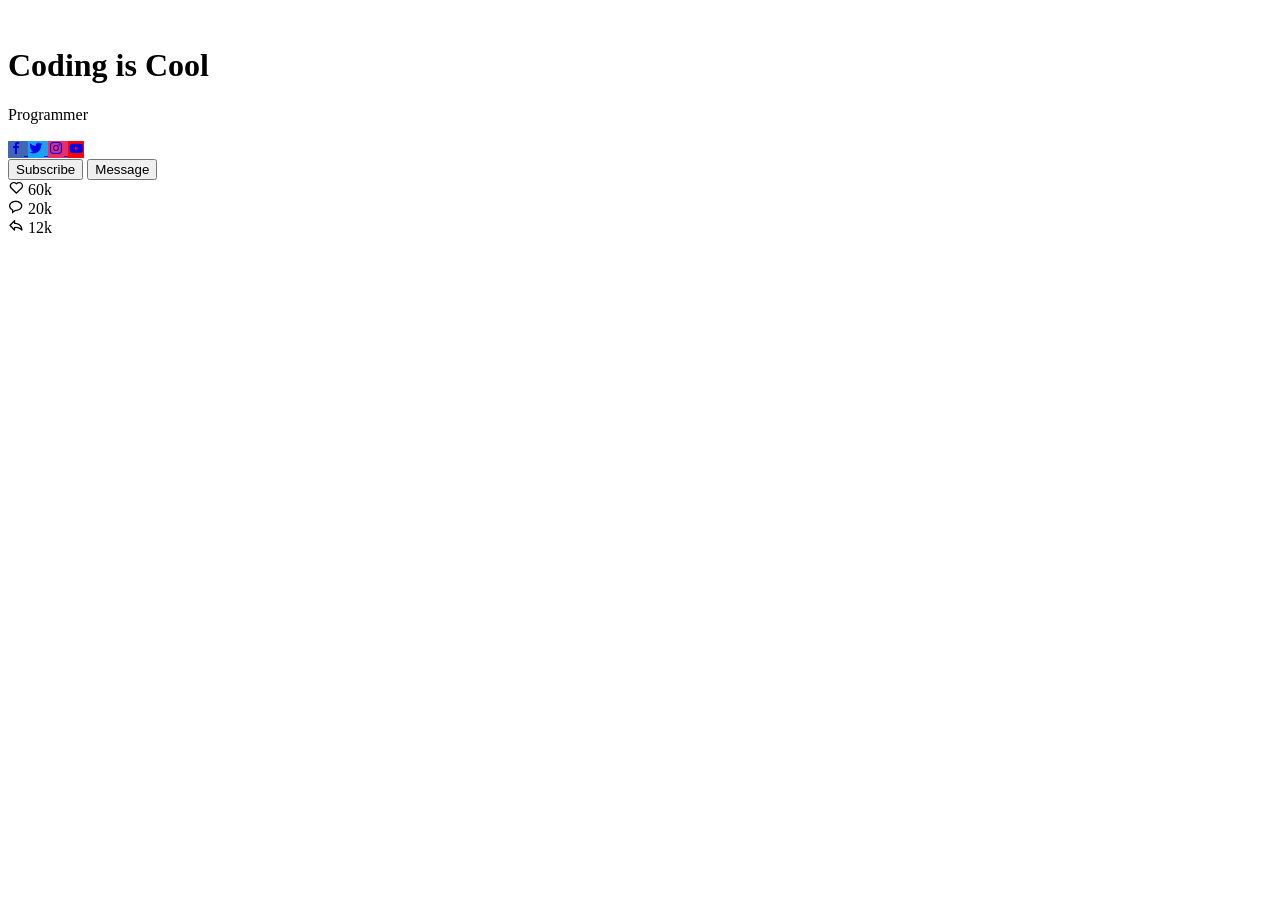
==== Card-UI/7.User-card/index.html @ f3ffec7c "User-Card (adding html codes)" ====
<!doctype html>
<html lang="en">
  <head>
    <meta charset="UTF-8" />
    <meta name="viewport" content="width=device-width, initial-scale=1.0" />
    <title>Profile Card</title>
    <link rel="stylesheet" href="./style.css" />
    <!-- Boxicons CSS -->
    <link
      href="https://unpkg.com/boxicons@2.1.2/css/boxicons.min.css"
      rel="stylesheet"
    />
  </head>
  <body>
    <div class="card-container">
      <div class="img">
        <img src="./assets/user-1.jpg" alt="" />
      </div>
      <div class="main">
        <h1>Coding is Cool</h1>
        <p>Programmer</p>
        <div class="socials">
          <a href="#" style="background: #4267b2" class="link">
            <i class="bx bxl-facebook"></i>
          </a>
          <a href="#" style="background: #1da1f2" class="link">
            <i class="bx bxl-twitter"></i>
          </a>
          <a href="#" style="background: #e1306c" class="link">
            <i class="bx bxl-instagram"></i>
          </a>
          <a href="#" style="background: #ff0000" class="link">
            <i class="bx bxl-youtube"></i>
          </a>
        </div>
        <div class="btns">
          <button>Subscribe</button>
          <button>Message</button>
        </div>
      </div>

      <div class="footer">
        <div class="data">
          <i class="bx bx-heart"></i>
          <span class="number">60k</span>
        </div>
        <div class="data">
          <i class="bx bx-message-rounded"></i>
          <span class="number">20k</span>
        </div>
        <div class="data">
          <i class="bx bx-share"></i>
          <span class="number">12k</span>
        </div>
      </div>
    </div>
  </body>
</html>
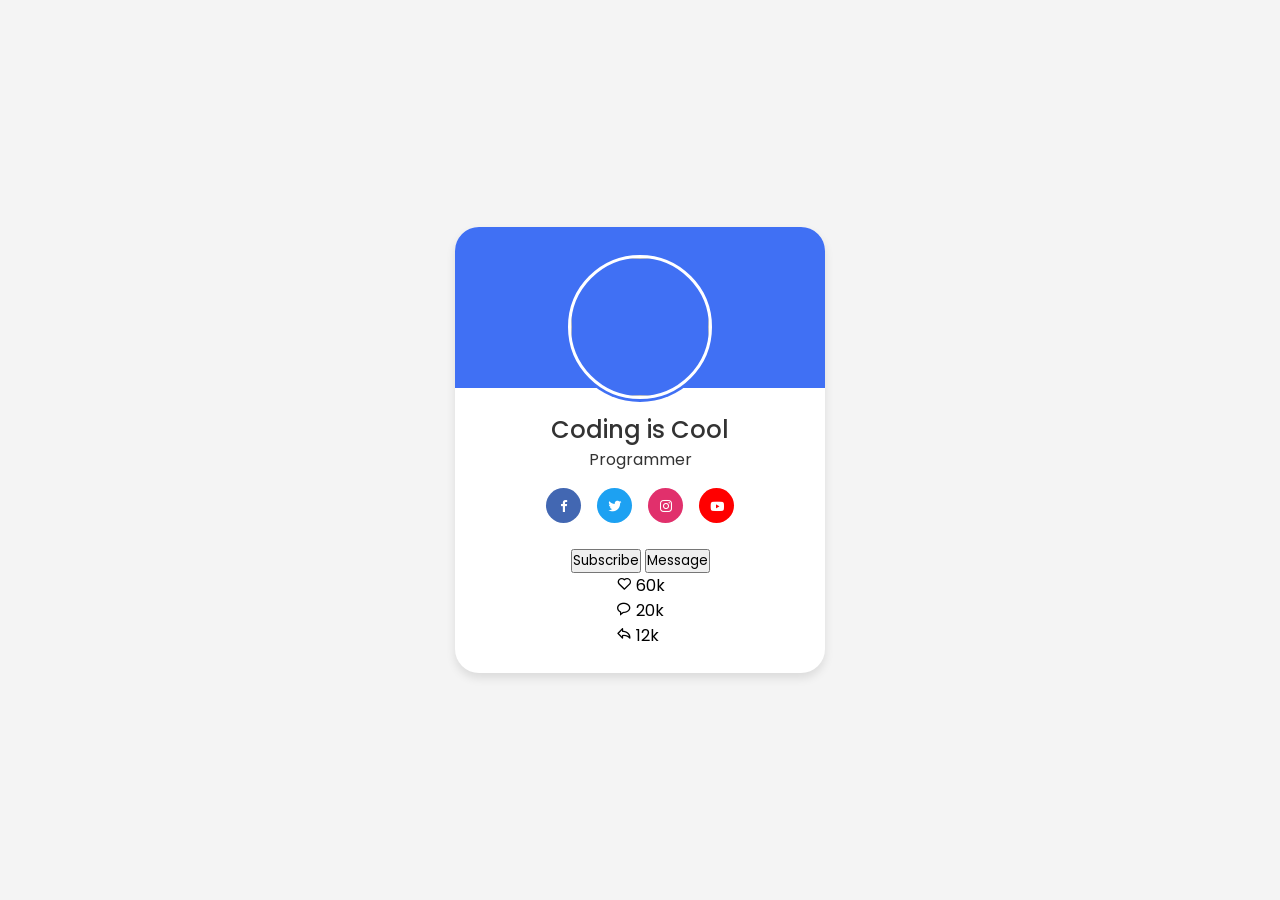
==== commit 29893d17: "User-Card (add main socials section styles)" ====
--- a/Card-UI/7.User-card/index.html
+++ b/Card-UI/7.User-card/index.html
@@ -16,8 +16,10 @@
       <div class="img">
         <img src="./assets/user-1.jpg" alt="" />
       </div>
+
+      
       <div class="main">
-        <h1>Coding is Cool</h1>
+        <h2>Coding is Cool</h2>
         <p>Programmer</p>
         <div class="socials">
           <a href="#" style="background: #4267b2" class="link">
--- a/Card-UI/7.User-card/style.css
+++ b/Card-UI/7.User-card/style.css
@@ -0,0 +1,89 @@
+@import url("https://fonts.googleapis.com/css2?family=Poppins:wght@300;400;500;600&display=swap");
+
+
+*{
+    margin: 0;
+    padding: 0;
+    box-sizing: border-box;
+      font-family: "Poppins", sans-serif;
+}
+
+body{
+    height: 100vh;
+    display: flex;
+    justify-content: center;
+    align-items: center;
+    background-color: #f4f4f4;
+}
+.card-container{
+    max-width: 370px;
+    width: 100%;
+    display: flex;
+    flex-direction: column;
+    justify-content: center;
+    align-items: center;
+    background: #fff;
+    border-radius: 24px;
+    padding: 25px;
+    box-shadow: 0 5px 10px rgba(0, 0, 0, 0.1);
+    position: relative;
+}
+.card-container::before{
+    content: '';
+    position: absolute;
+    top: 0;
+    left: 0;
+    width: 100%;
+    height: 36%;
+    border-radius: 24px 24px 0 0;
+    background-color: #4070f4;
+}
+
+.img{
+    height: 150px;
+    width: 150px;
+    position: relative;
+    border-radius: 50%;
+    background-color: #4070f4;
+    padding: 3px;
+    margin-bottom: 10px;
+}
+.img img{
+    width: 100%;
+    height: 100%;
+    object-fit: cover;
+    border-radius: 50%;
+    border: 3px solid #fff;
+}
+.main{
+    text-align: center;
+
+}
+.main h2{
+    color: #333;
+    font-weight: 500;
+}
+.main p{
+    color: #333;
+    margin-bottom: 1rem;
+}
+
+.main .socials{
+    display: flex;
+    justify-content: center;
+    align-items: center;
+    gap: 1rem;
+}
+.main .socials a{
+    width: 35px;
+    height: 35px;
+    border-radius: 50%;
+    display: flex;
+    justify-content: center;
+    align-items: center;
+    text-decoration: none;
+    margin-bottom: 1.5rem;
+}
+.main .socials a i{
+    color: white;
+}
